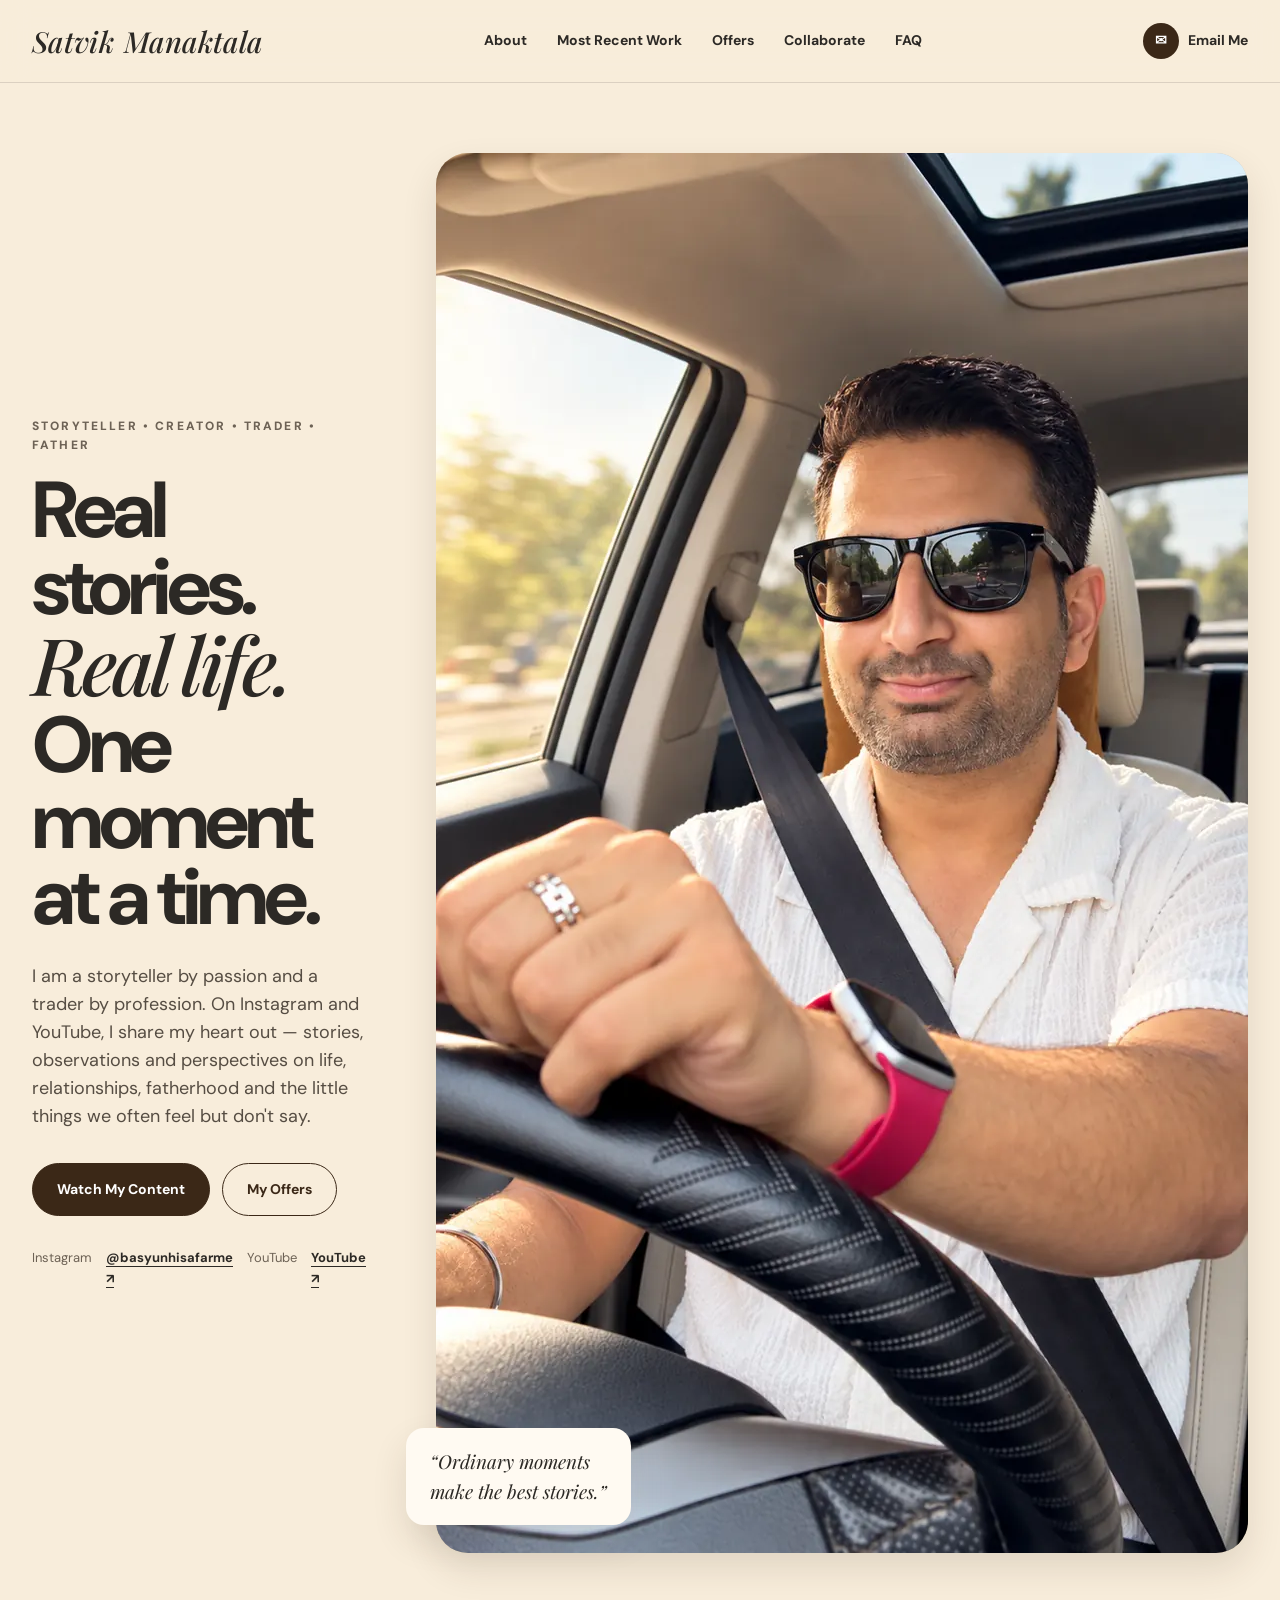
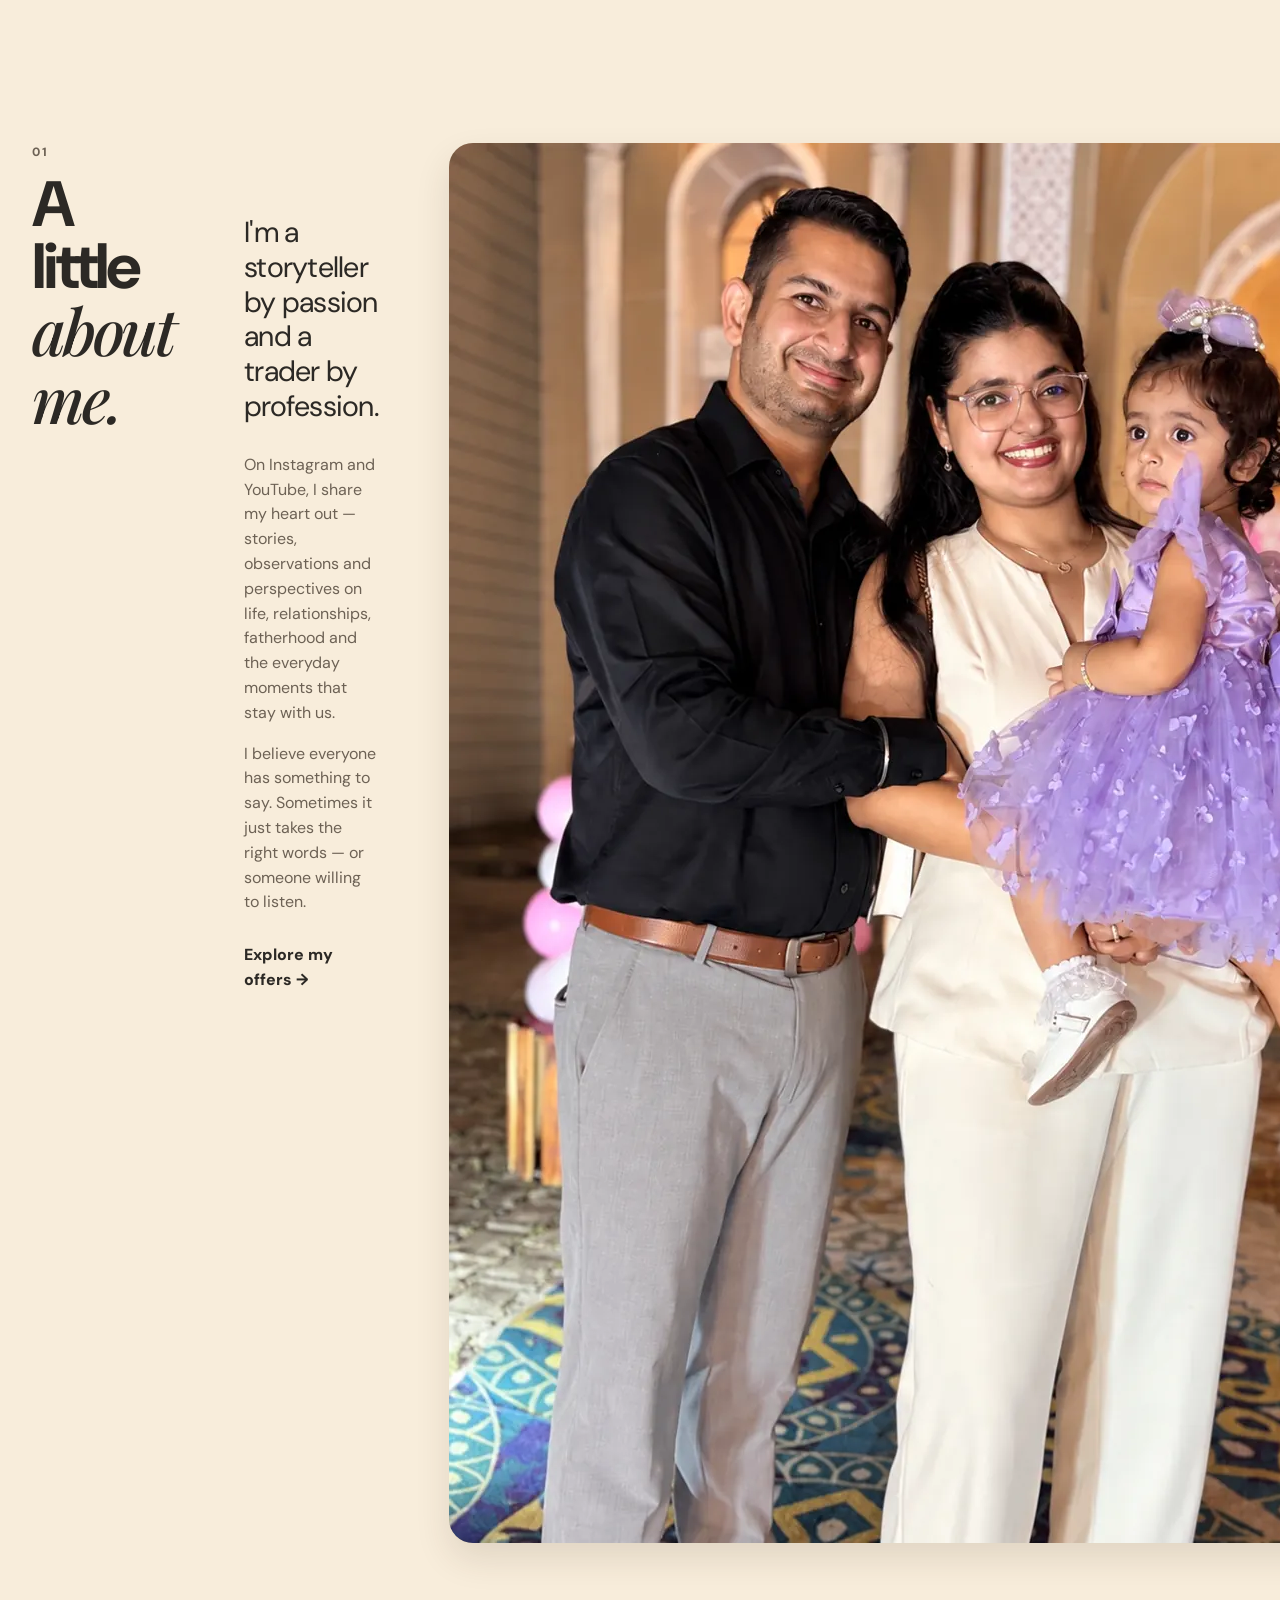
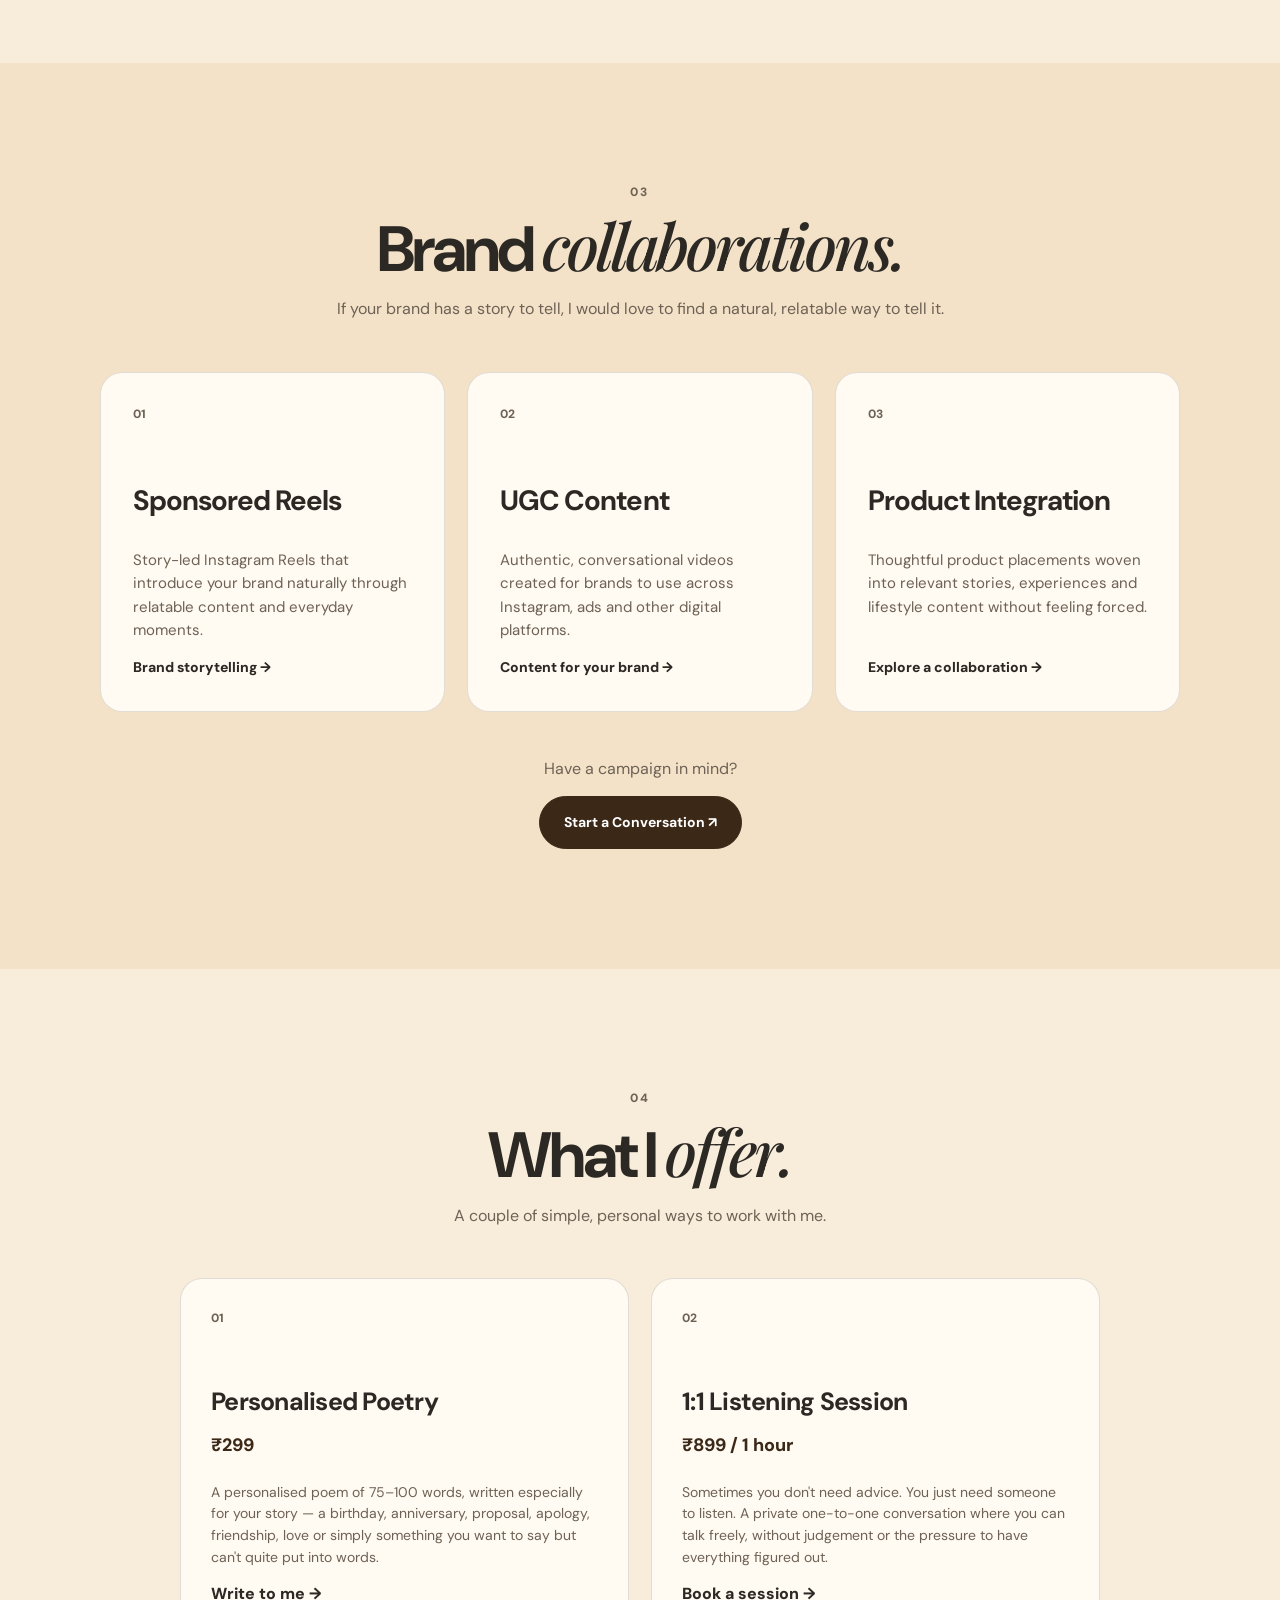
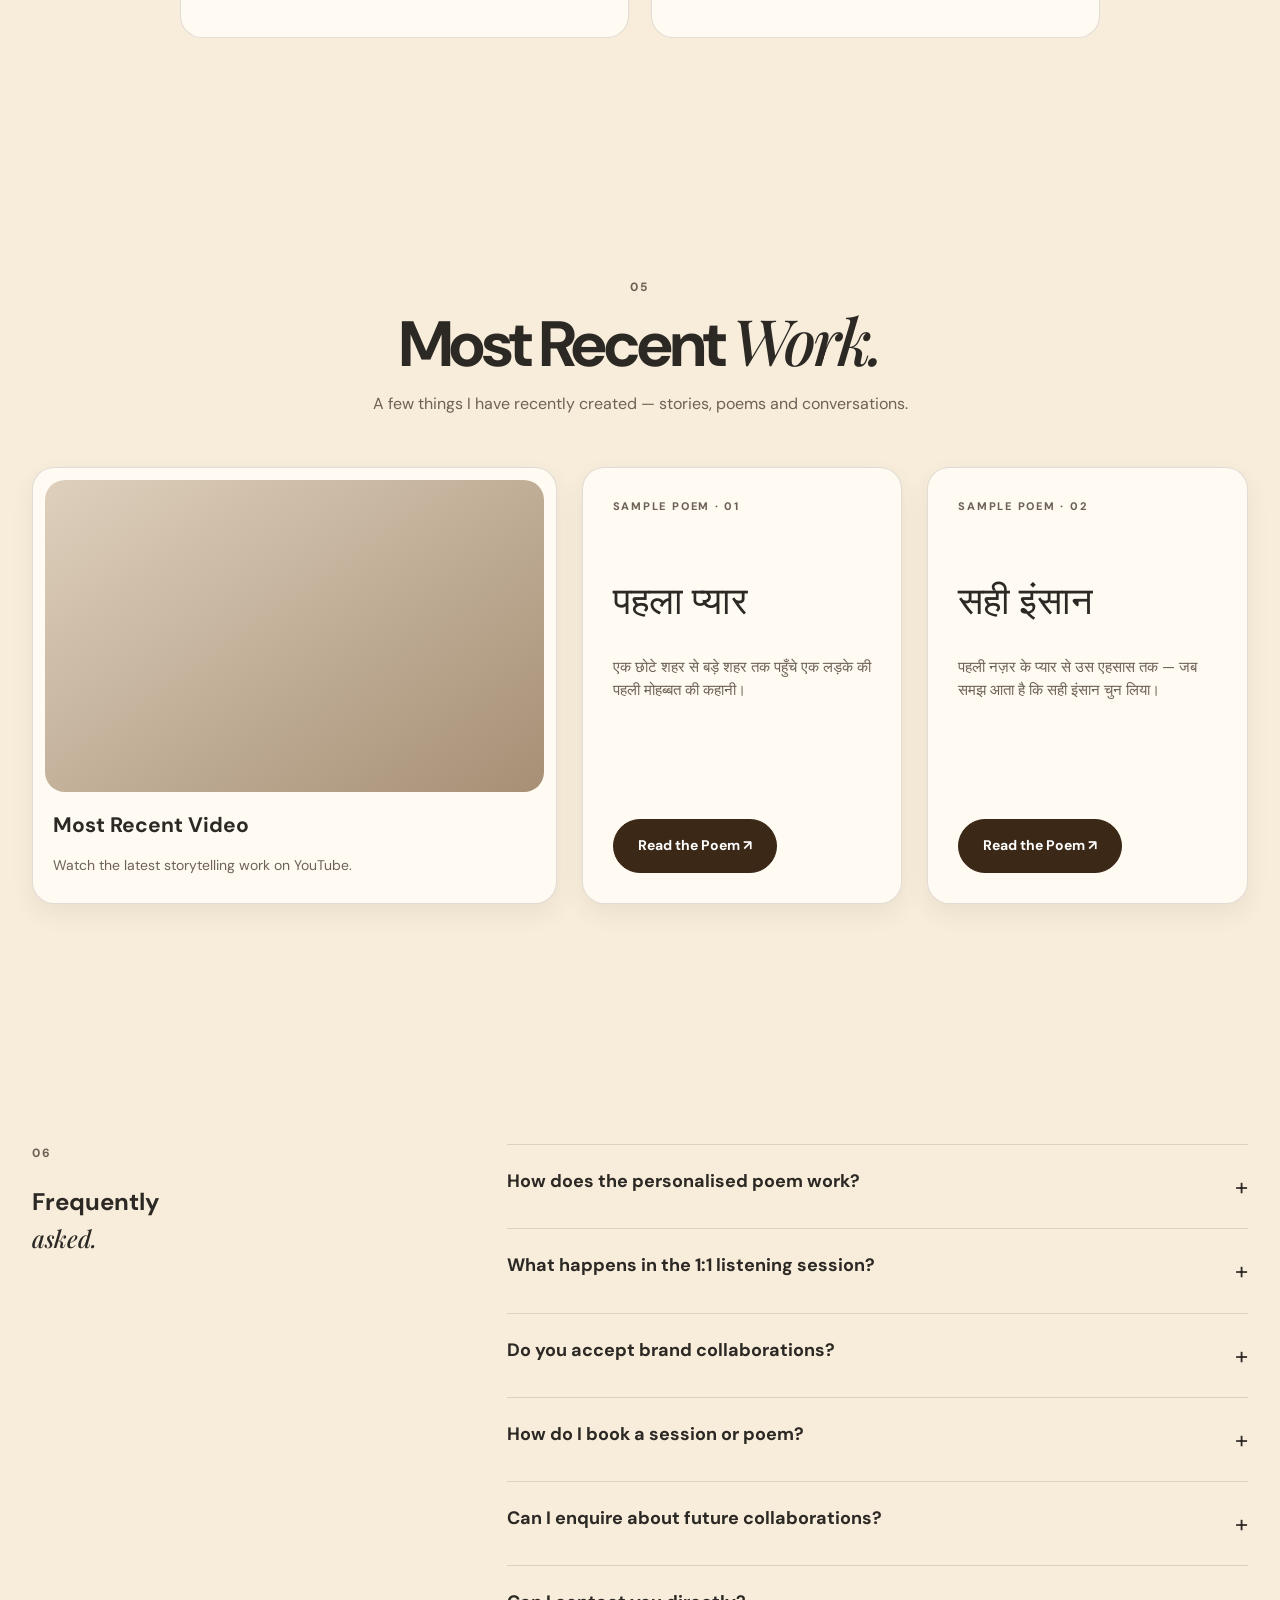
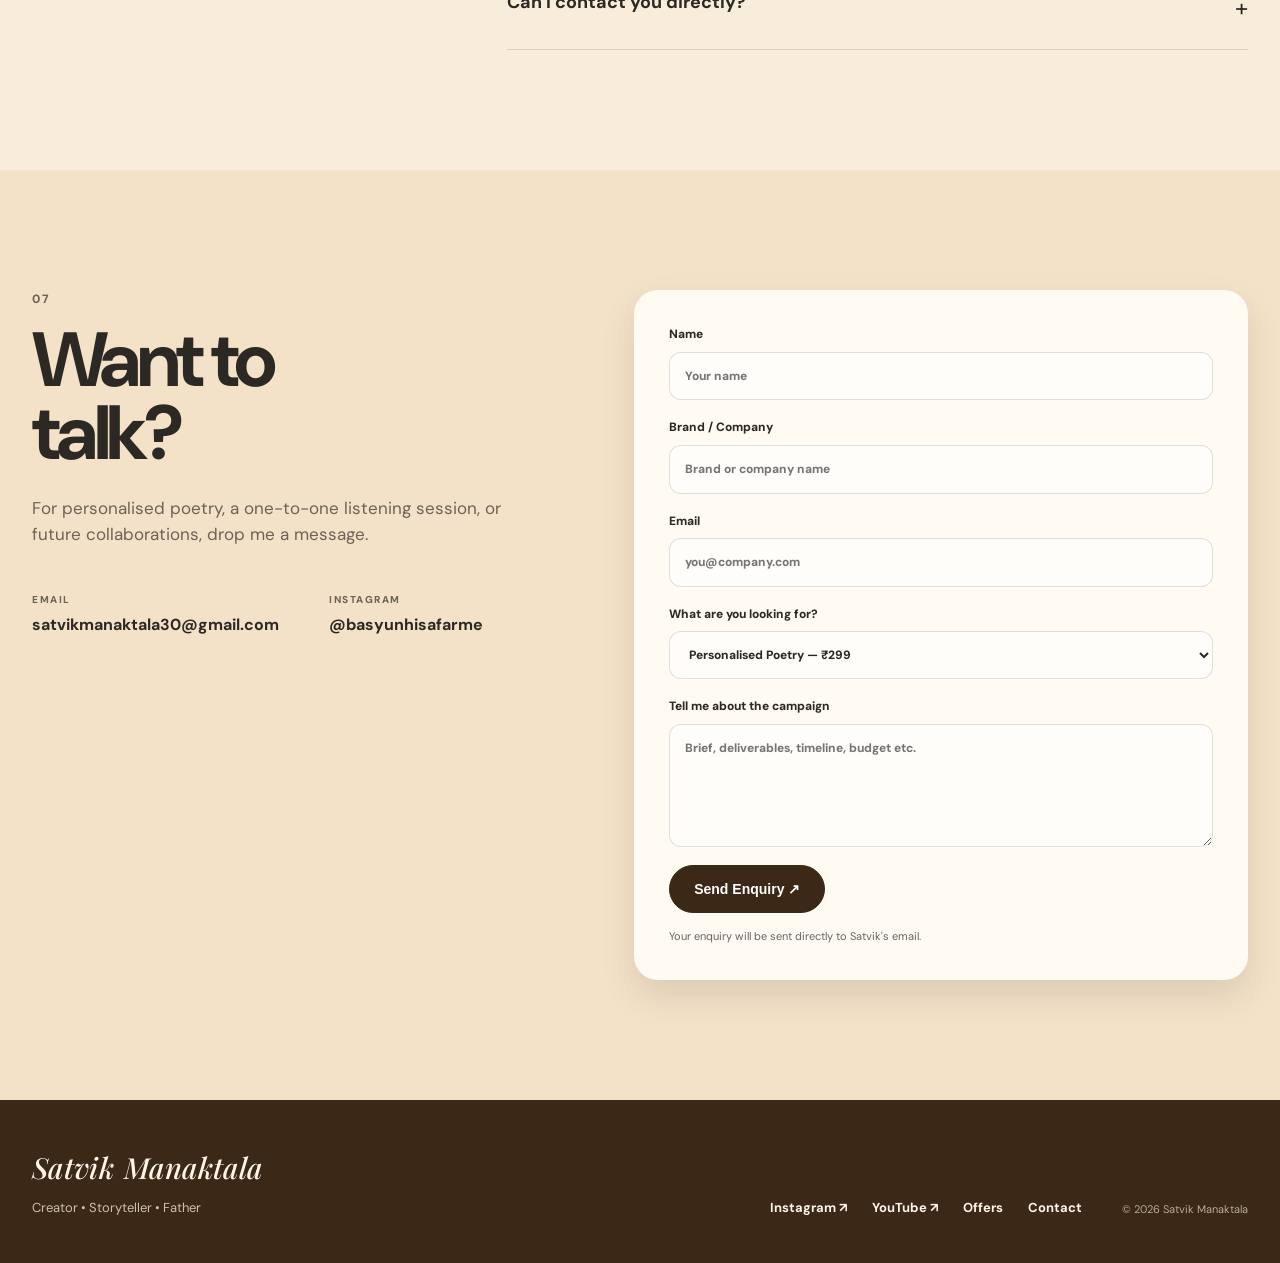
==== index.html @ c225b868 "Add files via upload" ====
<!doctype html>
<html lang="en">
<head>
<meta charset="utf-8">
<meta name="viewport" content="width=device-width,initial-scale=1">
<meta name="description" content="Satvik Manaktala — storyteller, creator and trader. Sharing stories, thoughts and perspectives on life, relationships and everyday moments.">
<title>Satvik Manaktala — Storyteller • Creator • Father</title>
<style>
@import url('https://fonts.googleapis.com/css2?family=DM+Sans:wght@400;500;600;700&family=Playfair+Display:ital,wght@0,500;0,600;1,500;1,600&display=swap');
:root{--cream:#f8eddb;--cream2:#f3e2c8;--ink:#2c2925;--brown:#3b2817;--muted:#6d6255;--white:#fffaf2;--line:rgba(44,41,37,.14);--shadow:0 16px 35px rgba(59,40,23,.12)}
*{box-sizing:border-box}html{scroll-behavior:smooth}body{margin:0;background:var(--cream);color:var(--ink);font-family:'DM Sans',Arial,sans-serif;line-height:1.55}a{text-decoration:none;color:inherit}.container{width:min(1240px,calc(100% - 64px));margin:auto}
.nav-wrap{position:sticky;top:0;z-index:30;background:rgba(248,237,219,.92);backdrop-filter:blur(14px);border-bottom:1px solid var(--line)}.nav{height:82px;display:flex;align-items:center;justify-content:space-between;gap:28px}.logo{font-family:'Playfair Display',serif;font-style:italic;font-size:29px;font-weight:500}.logo span{font-family:'Playfair Display',serif;font-style:italic;font-size:29px;font-weight:500;margin-left:3px}.nav-links{display:flex;gap:30px;font-size:14px;font-weight:700}.nav-links a:hover{opacity:.55}.nav-mail{display:flex;align-items:center;gap:9px;font-size:14px;font-weight:700}.mail-icon{width:36px;height:36px;border-radius:50%;display:grid;place-items:center;background:var(--brown);color:white}.menu{display:none;border:0;background:none;font-size:24px}
.hero{min-height:calc(100vh - 82px);display:grid;grid-template-columns:1fr 1fr;align-items:center;gap:70px;padding:70px 0}.eyebrow,.section-no{font-size:12px;letter-spacing:.18em;font-weight:800;color:var(--muted)}h1{font-size:clamp(54px,6.2vw,88px);line-height:.96;letter-spacing:-.055em;margin:18px 0 28px}h1 em,h2 em{font-family:'Playfair Display',serif;font-weight:500}.lead{max-width:610px;font-size:18px;color:#564d43}.actions{display:flex;gap:12px;flex-wrap:wrap;margin:32px 0}.btn{display:inline-flex;align-items:center;justify-content:center;padding:15px 24px;border-radius:999px;background:var(--brown);border:1px solid var(--brown);color:#fff;font-weight:700;font-size:14px;transition:.2s}.btn:hover{transform:translateY(-2px);box-shadow:var(--shadow)}.btn-light{background:transparent;color:var(--brown)}.btn-light:hover{background:var(--brown);color:#fff}.mini-social{font-size:13px;display:flex;gap:14px}.mini-social span{color:var(--muted)}.mini-social a{text-decoration:underline;text-underline-offset:4px;font-weight:700}
.hero-media{position:relative}.photo{min-height:570px;border-radius:32px;background:linear-gradient(145deg,#ddcdb4,#c4ae91);display:grid;place-items:center;text-align:center;color:#4e4337;box-shadow:var(--shadow);overflow:hidden}.placeholder-label{font-weight:800;letter-spacing:.12em;font-size:13px}.placeholder-sub{display:block;font-size:11px;letter-spacing:0;margin-top:8px}.note{position:absolute;left:-30px;bottom:28px;background:var(--white);padding:19px 24px;border-radius:18px;box-shadow:var(--shadow);font-family:'Playfair Display',serif;font-style:italic;font-size:19px}
.section{padding:120px 0}.about{display:grid;grid-template-columns:.75fr 1.25fr .9fr;gap:70px;align-items:start}.section-title h2,.center h2{font-size:clamp(46px,5vw,72px);line-height:.98;letter-spacing:-.05em;margin:12px 0}.about-copy{padding-top:43px}.large-copy{font-size:29px;line-height:1.2;letter-spacing:-.025em}.about-copy p:not(.large-copy){color:var(--muted);max-width:590px}.text-link{font-weight:800;display:inline-block;margin-top:12px}.about-photo .photo{min-height:430px;border-radius:24px}
.content{background:var(--cream2)}.center{text-align:center;max-width:760px;margin:0 auto 50px}.center p{color:var(--muted)}.reels{display:grid;grid-template-columns:repeat(3,1fr);gap:22px}.reel{background:var(--white);padding:12px;border-radius:21px;box-shadow:0 10px 25px rgba(59,40,23,.07)}.reel-thumb{aspect-ratio:9/13;border-radius:14px;background:linear-gradient(145deg,#302a24,#8b6d4c);display:grid;place-items:center;text-align:center;color:#fff;position:relative;overflow:hidden}.reel-thumb:after{content:'▶';width:55px;height:55px;border-radius:50%;display:grid;place-items:center;background:rgba(255,255,255,.94);color:var(--brown);font-size:17px}.reel-meta{display:flex;justify-content:space-between;gap:12px;padding:15px 8px 7px;font-size:13px}.reel-meta span{color:var(--muted)}.center-action{text-align:center;margin-top:40px}

.brand-section{background:var(--cream2)}.brand-grid{display:grid;grid-template-columns:repeat(3,1fr);gap:22px;max-width:1080px;margin:0 auto}.brand-card{background:var(--white);padding:32px;border:1px solid var(--line);border-radius:22px;min-height:300px;display:flex;flex-direction:column}.brand-card .num{font-size:12px;font-weight:800;color:var(--muted)}.brand-card h3{font-size:28px;letter-spacing:-.035em;margin:55px 0 12px}.brand-card p{font-size:15px;color:var(--muted);max-width:340px}.brand-card span{margin-top:auto;font-weight:800;font-size:14px}.brand-cta{text-align:center;margin-top:45px}.brand-cta p{color:var(--muted);margin-bottom:14px}.brand-cta .btn{display:inline-flex}
.services{padding-bottom:120px}.service-grid{display:grid;grid-template-columns:repeat(2,1fr);gap:22px;max-width:920px;margin:0 auto}.service{background:var(--white);padding:30px;border:1px solid var(--line);border-radius:22px;min-height:305px;display:flex;flex-direction:column}.num{font-size:12px;font-weight:800;color:var(--muted)}.service h3{font-size:25px;letter-spacing:-.03em;margin:55px 0 10px}.price{font-size:18px;font-weight:800;color:var(--brown);margin-bottom:8px}.service p{font-size:14px;color:var(--muted)}.service a{margin-top:auto;font-weight:800}

.featured-grid{display:grid;grid-template-columns:repeat(3,1fr);gap:25px}.video{aspect-ratio:16/10;border-radius:20px;background:linear-gradient(145deg,#ded0bd,#a68f75);display:grid;place-items:center;color:#4b4034}.feature h3{font-size:21px;margin:17px 0 5px}.feature p{color:var(--muted);font-size:14px}
.faq{display:grid;grid-template-columns:.8fr 1.5fr;gap:80px}.faq-list details{border-top:1px solid var(--line);padding:23px 0}.faq-list details:last-child{border-bottom:1px solid var(--line)}summary{cursor:pointer;font-size:18px;font-weight:700;list-style:none;display:flex;justify-content:space-between;gap:20px}summary::-webkit-details-marker{display:none}summary:after{content:'+';font-size:24px;font-weight:400}.faq-list details[open] summary:after{content:'−'}.faq-list details p{color:var(--muted);padding:14px 35px 0 0;margin:0}
.contact{background:var(--cream2)}.contact-inner{display:grid;grid-template-columns:.9fr 1.1fr;gap:100px}.contact h2{font-size:clamp(54px,6vw,84px);line-height:.95;letter-spacing:-.055em;margin:15px 0 25px}.contact-copy>p{color:var(--muted);max-width:500px;font-size:17px}.details{display:flex;gap:50px;flex-wrap:wrap;margin-top:45px}.details small{display:block;font-size:10px;letter-spacing:.15em;font-weight:800;color:var(--muted);margin-bottom:5px}.details a{font-weight:700}.form{background:var(--white);padding:35px;border-radius:24px;box-shadow:var(--shadow)}label{display:block;font-size:12px;font-weight:800;margin-bottom:18px}input,select,textarea{display:block;width:100%;margin-top:8px;border:1px solid var(--line);background:#fffdf9;padding:14px 15px;border-radius:12px;font:inherit;color:var(--ink);outline:none}textarea{resize:vertical}.form-note{font-size:11px;color:var(--muted);margin:15px 0 0}.success{display:none;margin-top:15px;padding:13px 15px;border-radius:12px;background:#eee1cf;font-size:13px}
.footer{background:var(--brown);color:#fff5e9;padding:45px 0}.footer-inner{display:grid;grid-template-columns:1fr auto auto;align-items:end;gap:40px}.footer p{color:#cfc0ad;font-size:13px;margin:8px 0 0}.footer-links{display:flex;gap:25px;font-size:13px;font-weight:700}.copyright{font-size:11px;color:#b9aa98}
.fade{opacity:0;transform:translateY(18px);transition:.7s ease}.fade.show{opacity:1;transform:none}
@media(max-width:950px){.nav-links{display:none}.menu{display:block}.nav-mail{margin-left:auto}.hero,.work-inner,.contact-inner{grid-template-columns:1fr}.hero{padding-top:50px}.hero-media{max-width:700px;width:100%;margin:auto}.about,.faq{grid-template-columns:1fr;gap:30px}.about-copy{padding-top:0}.about-photo{max-width:500px}.reels,.featured-grid,.brand-grid{grid-template-columns:repeat(2,1fr)}.service-grid{grid-template-columns:repeat(2,1fr)}.footer-inner{grid-template-columns:1fr}.footer-links{flex-wrap:wrap}}
@media(max-width:600px){.container{width:calc(100% - 34px)}.nav{height:70px}.nav-mail{display:none}h1{font-size:54px}.section{padding:85px 0}.photo{min-height:430px}.note{left:12px;bottom:15px;font-size:16px}.reels,.featured-grid,.brand-grid,.service-grid{grid-template-columns:1fr}.work-photo{min-height:400px}.contact-inner{gap:50px}.form{padding:22px}.footer-links{gap:15px}}

.recent-grid{display:grid;grid-template-columns:1.35fr .825fr .825fr;gap:25px;align-items:stretch}.recent-work .feature{background:var(--white);border:1px solid var(--line);border-radius:22px;overflow:hidden;box-shadow:0 10px 25px rgba(59,40,23,.07)}.recent-video{padding:12px}.video-link{display:block;padding:0;overflow:hidden}.video-link iframe{display:block;width:100%;aspect-ratio:16/10;border:0}.recent-video h3,.recent-video p{margin-left:8px;margin-right:8px}.poem-card{padding:30px;display:flex;flex-direction:column;min-height:330px}.poem-label{font-size:11px;letter-spacing:.16em;font-weight:800;color:var(--muted)}.poem-card h3{font-family:'Playfair Display',serif;font-size:38px;font-weight:500;margin:55px 0 12px}.poem-card p{color:var(--muted);font-size:15px}.poem-card .btn{margin-top:auto;align-self:flex-start}.recent-work .center{margin-bottom:50px}
@media(max-width:950px){.recent-grid{grid-template-columns:1fr 1fr}.recent-video{grid-column:1/-1}}
@media(max-width:600px){.recent-grid{grid-template-columns:1fr}}

.nav-links.mobile-open{display:flex}
@media(max-width:700px){.nav-links.mobile-open{position:absolute;top:68px;left:0;right:0;background:rgba(248,237,219,.98);border-bottom:1px solid var(--line);padding:18px 20px 22px;display:flex;flex-direction:column;gap:0;box-shadow:0 16px 30px rgba(59,40,23,.08)}.nav-links.mobile-open a{padding:13px 0;font-size:15px;border-bottom:1px solid var(--line)}.nav-links.mobile-open a:last-child{border-bottom:0}}
/* MOBILE POLISH — final responsive pass */
@media (max-width: 700px){
  html,body{width:100%;max-width:100%;overflow-x:hidden}
  body{font-size:16px}
  .container{width:calc(100% - 40px);max-width:none;margin-left:auto;margin-right:auto}
  .nav-wrap{width:100%;}
  .nav{width:calc(100% - 40px);height:68px;gap:14px}
  .logo,.logo span{font-size:23px;white-space:nowrap}
  .menu{display:grid;place-items:center;width:38px;height:38px;padding:0;color:var(--brown);font-size:0}
  .menu::before{content:'☰';font-size:21px;line-height:1}
  .hero{display:flex;flex-direction:column;min-height:auto;gap:34px;padding:58px 0 70px}
  .hero > .fade:first-child{width:100%;max-width:none}
  .eyebrow{font-size:10px;letter-spacing:.14em;white-space:nowrap}
  h1,.hero h1{font-size:47px;line-height:.96;letter-spacing:-.045em;margin:16px 0 24px}
  .lead,.hero .lead{font-size:17px;line-height:1.55;max-width:none}
  .actions{margin:26px 0 22px;gap:10px}
  .btn{padding:13px 19px;font-size:13px}
  .mini-social{display:grid;grid-template-columns:auto 1fr;gap:8px 12px;align-items:center;font-size:12px}
  .hero-media{width:100%;max-width:none;margin:0}
  .hero-photo img{width:100%;height:390px;min-height:390px;object-fit:cover;border-radius:22px;object-position:center 42%}
  .note{display:none}
  .section{padding:82px 0}
  .about{display:flex;flex-direction:column;gap:30px}
  .section-title h2,.center h2{font-size:47px;line-height:.98;margin:10px 0 0}
  .about-copy{padding:0}
  .large-copy,.about-copy .large-copy{font-size:25px;line-height:1.22}
  .about-copy p:not(.large-copy){font-size:15.5px;line-height:1.6}
  .about-photo{max-width:none;width:100%}
  .about-photo-img img{width:100%;height:430px;min-height:430px;border-radius:22px;object-fit:cover;object-position:center top}
  .brand-section{padding:82px 0}
  .center{width:100%;max-width:620px;margin:0 auto 34px;text-align:center}
  .center p{font-size:15px;line-height:1.55;margin-bottom:0}
  .brand-grid,.service-grid,.recent-grid{display:grid;grid-template-columns:1fr;gap:16px;max-width:none}
  .brand-card,.service,.recent-work .feature{border-radius:20px}
  .brand-card{min-height:270px;padding:25px}
  .brand-card h3{font-size:24px;margin:45px 0 12px}
  .brand-card p,.service p,.poem-card p{font-size:14.5px;line-height:1.6}
  .services{padding-top:82px;padding-bottom:90px}
  .service{min-height:0;padding:26px}
  .service h3{font-size:24px;margin:42px 0 8px}
  .price{font-size:17px}
  .recent-work .center{margin-bottom:34px}
  .recent-video{padding:10px}
  .video-link iframe{border-radius:14px}
  .recent-video h3{font-size:20px;margin-top:15px}
  .poem-card{min-height:300px;padding:27px}
  .poem-card h3{font-size:36px;margin:48px 0 12px}
  .faq{display:flex;flex-direction:column;gap:32px}
  .faq-list details{padding:20px 0}
  summary{font-size:16px;line-height:1.4;gap:18px}
  .faq-list details p{font-size:14px;line-height:1.55;padding-right:10px}
  .contact{padding:82px 0}
  .contact-inner{display:flex;flex-direction:column;gap:38px}
  .contact h2{font-size:54px}
  .contact-copy>p{font-size:16px;line-height:1.55}
  .details{display:block;margin-top:30px}
  .details > div{margin-bottom:22px}
  .details a{font-size:14px;overflow-wrap:anywhere}
  .form{padding:22px;border-radius:20px}
  .footer{padding:38px 0}
  .footer-inner{display:flex;flex-direction:column;align-items:flex-start;gap:22px}
  .footer-links{gap:14px;flex-wrap:wrap;font-size:12px}
}
@media (max-width:380px){
  .container,.nav{width:calc(100% - 30px)}
  h1,.hero h1{font-size:42px}
  .section-title h2,.center h2{font-size:42px}
  .hero-photo img{height:350px;min-height:350px}
}

</style>
</head>
<body>
<header class="nav-wrap"><nav class="nav container"><a class="logo" href="#home">Satvik <span>Manaktala</span></a><div class="nav-links"><a href="#about">About</a><a href="#work">Most Recent Work</a><a href="#services">Offers</a><a href="#collaborate">Collaborate</a><a href="#faq">FAQ</a></div><a class="nav-mail" href="mailto:satvikmanaktala30@gmail.com"><span class="mail-icon">✉</span>Email Me</a><button class="menu" aria-label="Open menu" aria-expanded="false">☰</button></nav></header>
<main>
<section id="home" class="hero container"><div class="fade"><div class="eyebrow">STORYTELLER • CREATOR • TRADER • FATHER</div><h1>Real stories.<br><em>Real life.</em><br>One moment at a time.</h1><p class="lead">I am a storyteller by passion and a trader by profession. On Instagram and YouTube, I share my heart out — stories, observations and perspectives on life, relationships, fatherhood and the little things we often feel but don't say.</p><div class="actions"><a class="btn" href="#work">Watch My Content</a><a class="btn btn-light" href="#services">My Offers</a></div><div class="mini-social"><span>Instagram</span><a href="https://www.instagram.com/basyunhisafarme/" target="_blank">@basyunhisafarme ↗</a><span>YouTube</span><a href="https://www.youtube.com/@Basyunhisafarme" target="_blank" rel="noopener">YouTube ↗</a></div></div><div class="hero-media fade"><div class="photo hero-photo"><img src="assets/hero-car.webp" alt="Satvik Manaktala driving" loading="eager"></div><div class="note">“Ordinary moments<br>make the best stories.”</div></div></section>
<section id="about" class="section container about"><div class="section-title fade"><div class="section-no">01</div><h2>A little<br><em>about me.</em></h2></div><div class="about-copy fade"><p class="large-copy">I'm a storyteller by passion and a trader by profession.</p><p>On Instagram and YouTube, I share my heart out — stories, observations and perspectives on life, relationships, fatherhood and the everyday moments that stay with us.</p><p>I believe everyone has something to say. Sometimes it just takes the right words — or someone willing to listen.</p><a class="text-link" href="#services">Explore my offers →</a></div><div class="about-photo fade"><div class="photo about-photo-img"><img src="assets/about-family.webp" alt="Satvik with his family" loading="lazy"></div></div></section>

<section id="collaborate" class="section brand-section"><div class="container"><div class="center fade"><div class="section-no">03</div><h2>Brand <em>collaborations.</em></h2><p>If your brand has a story to tell, I would love to find a natural, relatable way to tell it.</p></div><div class="brand-grid"><article class="brand-card fade"><div class="num">01</div><h3>Sponsored Reels</h3><p>Story-led Instagram Reels that introduce your brand naturally through relatable content and everyday moments.</p><span>Brand storytelling →</span></article><article class="brand-card fade"><div class="num">02</div><h3>UGC Content</h3><p>Authentic, conversational videos created for brands to use across Instagram, ads and other digital platforms.</p><span>Content for your brand →</span></article><article class="brand-card fade"><div class="num">03</div><h3>Product Integration</h3><p>Thoughtful product placements woven into relevant stories, experiences and lifestyle content without feeling forced.</p><span>Explore a collaboration →</span></article></div><div class="brand-cta fade"><p>Have a campaign in mind?</p><a class="btn" href="#contact">Start a Conversation ↗</a></div></div></section>
<section id="services" class="section services container"><div class="center fade"><div class="section-no">04</div><h2>What I <em>offer.</em></h2><p>A couple of simple, personal ways to work with me.</p></div><div class="service-grid"><article class="service fade"><div class="num">01</div><h3>Personalised Poetry</h3><div class="price">₹299</div><p>A personalised poem of 75–100 words, written especially for your story — a birthday, anniversary, proposal, apology, friendship, love or simply something you want to say but can't quite put into words.</p><a href="#contact">Write to me →</a></article><article class="service fade"><div class="num">02</div><h3>1:1 Listening Session</h3><div class="price">₹899 / 1 hour</div><p>Sometimes you don't need advice. You just need someone to listen. A private one-to-one conversation where you can talk freely, without judgement or the pressure to have everything figured out.</p><a href="#contact">Book a session →</a></article></div></section>

<section id="work" class="section container recent-work"><div class="center fade"><div class="section-no">05</div><h2>Most Recent <em>Work.</em></h2><p>A few things I have recently created — stories, poems and conversations.</p></div><div class="recent-grid"><article class="feature recent-video fade"><a class="video video-link" href="https://youtu.be/DcKfDYh8Utc?si=D1EvRQSP8yBlrCzh" target="_blank" rel="noopener"><iframe src="https://www.youtube.com/embed/DcKfDYh8Utc" title="Satvik Manaktala — Most Recent Work" frameborder="0" allow="accelerometer; autoplay; clipboard-write; encrypted-media; gyroscope; picture-in-picture; web-share" allowfullscreen></iframe></a><h3>Most Recent Video</h3><p>Watch the latest storytelling work on YouTube.</p></article><article class="feature poem-card fade"><div class="poem-label">SAMPLE POEM · 01</div><h3>पहला प्यार</h3><p>एक छोटे शहर से बड़े शहर तक पहुँचे एक लड़के की पहली मोहब्बत की कहानी।</p><a class="btn" href="poems/pehla-pyar.html" target="_blank" rel="noopener">Read the Poem ↗</a></article><article class="feature poem-card fade"><div class="poem-label">SAMPLE POEM · 02</div><h3>सही इंसान</h3><p>पहली नज़र के प्यार से उस एहसास तक — जब समझ आता है कि सही इंसान चुन लिया।</p><a class="btn" href="poems/sahi-insaan.html" target="_blank" rel="noopener">Read the Poem ↗</a></article></div></section>
<section id="faq" class="section container faq"><div class="fade"><div class="section-no">06</div><h2>Frequently<br><em>asked.</em></h2></div><div class="faq-list fade"><details><summary>How does the personalised poem work?</summary><p>Share the occasion and the story, names or feelings you want included. I will write a personalised 75–100 word poem for ₹299.</p></details><details><summary>What happens in the 1:1 listening session?</summary><p>It is a private one-hour conversation. Sometimes you do not need advice — you simply want someone to hear you. You can talk openly and I will listen.</p></details><details><summary>Do you accept brand collaborations?</summary><p>Yes. Brand collaborations can be discussed based on the brief and fit.</p></details><details><summary>How do I book a session or poem?</summary><p>Use the enquiry form below, choose the service you want, and share the details. I will get back to you on email.</p></details><details><summary>Can I enquire about future collaborations?</summary><p>Yes. You can use the same contact form for brand or creator collaborations.</p></details><details><summary>Can I contact you directly?</summary><p>Yes. You can email me at satvikmanaktala30@gmail.com or use the enquiry form.</p></details></div></section>
<section id="contact" class="section contact"><div class="container contact-inner"><div class="contact-copy fade"><div class="section-no">07</div><h2>Want to<br>talk?</h2><p>For personalised poetry, a one-to-one listening session, or future collaborations, drop me a message.</p><div class="details"><div><small>EMAIL</small><a href="mailto:satvikmanaktala30@gmail.com">satvikmanaktala30@gmail.com</a></div><div><small>INSTAGRAM</small><a href="https://www.instagram.com/basyunhisafarme/" target="_blank">@basyunhisafarme</a></div></div></div><form class="form fade" action="https://formsubmit.co/satvikmanaktala30@gmail.com" method="POST"><input type="hidden" name="_subject" value="New Website Enquiry — Satvik Manaktala"><input type="hidden" name="_captcha" value="true"><input type="hidden" name="_template" value="table"><input type="hidden" name="_next" value="https://satvik-manaktala.vercel.app/thank-you.html"><label>Name<input name="name" required placeholder="Your name"></label><label>Brand / Company<input name="brand" placeholder="Brand or company name"></label><label>Email<input type="email" name="email" required placeholder="you@company.com"></label><label>What are you looking for?<select name="service"><option>Personalised Poetry — ₹299</option><option>1:1 Listening Session — ₹899 / 1 hour</option><option>Brand Collaboration</option><option>Other</option></select></label><label>Tell me about the campaign<textarea name="message" rows="5" placeholder="Brief, deliverables, timeline, budget etc."></textarea></label><button class="btn" type="submit">Send Enquiry ↗</button><p class="form-note">Your enquiry will be sent directly to Satvik's email.</p></form></div></section>
</main>
<footer class="footer"><div class="container footer-inner"><div><a class="logo" href="#home">Satvik <span>Manaktala</span></a><p>Creator • Storyteller • Father</p></div><div class="footer-links"><a href="https://www.instagram.com/basyunhisafarme/" target="_blank">Instagram ↗</a><a href="https://www.youtube.com/@Basyunhisafarme" target="_blank" rel="noopener">YouTube ↗</a><a href="#services">Offers</a><a href="#contact">Contact</a></div><div class="copyright">© 2026 Satvik Manaktala</div></div></footer>
<script>
const obs=new IntersectionObserver(es=>es.forEach(e=>{if(e.isIntersecting)e.target.classList.add('show')}),{threshold:.08});document.querySelectorAll('.fade').forEach(x=>obs.observe(x));
const menu=document.querySelector('.menu'); const navLinks=document.querySelector('.nav-links'); if(menu&&navLinks){menu.addEventListener('click',()=>{const open=navLinks.classList.toggle('mobile-open');menu.setAttribute('aria-expanded',open?'true':'false');});navLinks.querySelectorAll('a').forEach(a=>a.addEventListener('click',()=>{navLinks.classList.remove('mobile-open');menu.setAttribute('aria-expanded','false')}));}
function sendMail(e){e.preventDefault();const f=new FormData(e.target);const email='satvikmanaktala30@gmail.com';const subject=encodeURIComponent('Brand Collaboration Enquiry — '+(f.get('brand')||f.get('name')));const body=encodeURIComponent('Name: '+f.get('name')+'\nBrand / Company: '+f.get('brand')+'\nEmail: '+f.get('email')+'\nService: '+f.get('service')+'\n\nCampaign details:\n'+f.get('message'));window.location.href='mailto:'+email+'?subject='+subject+'&body='+body;document.getElementById('success').style.display='block'}

</script>
</body>
</html>
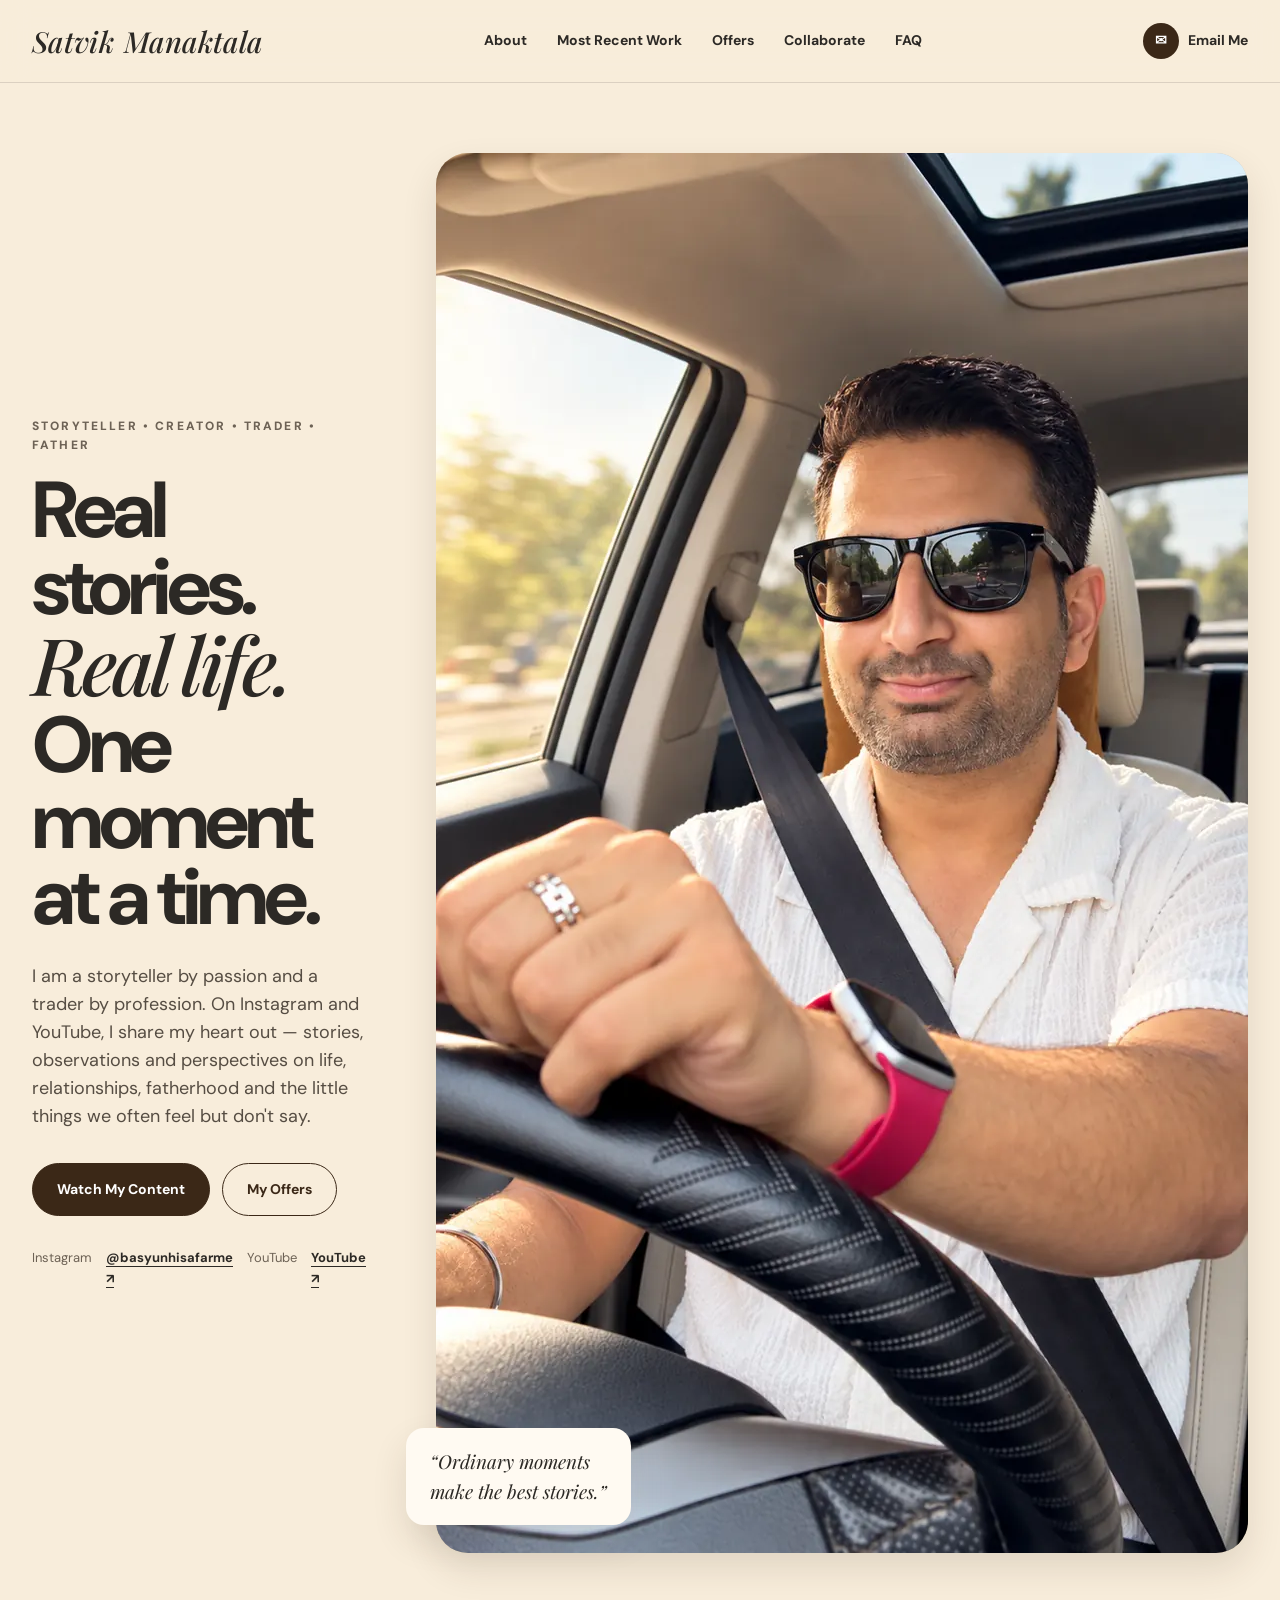
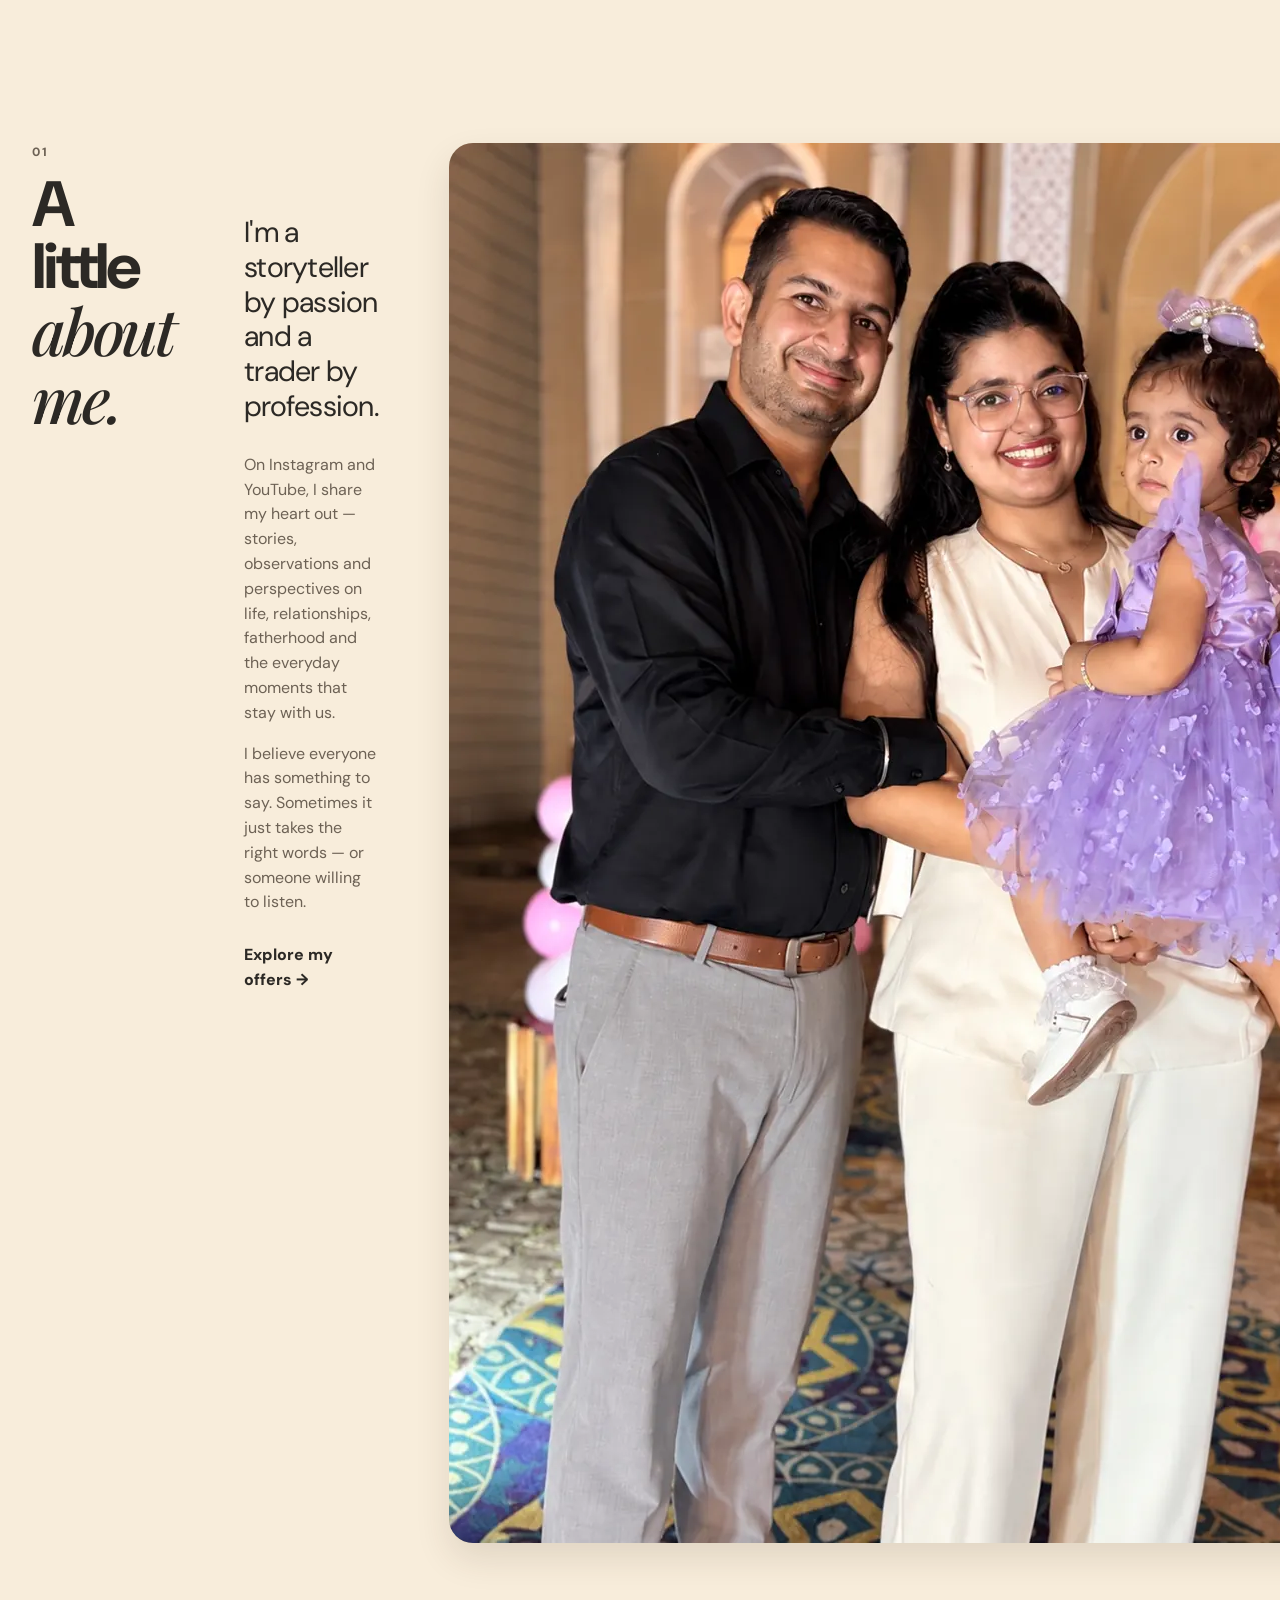
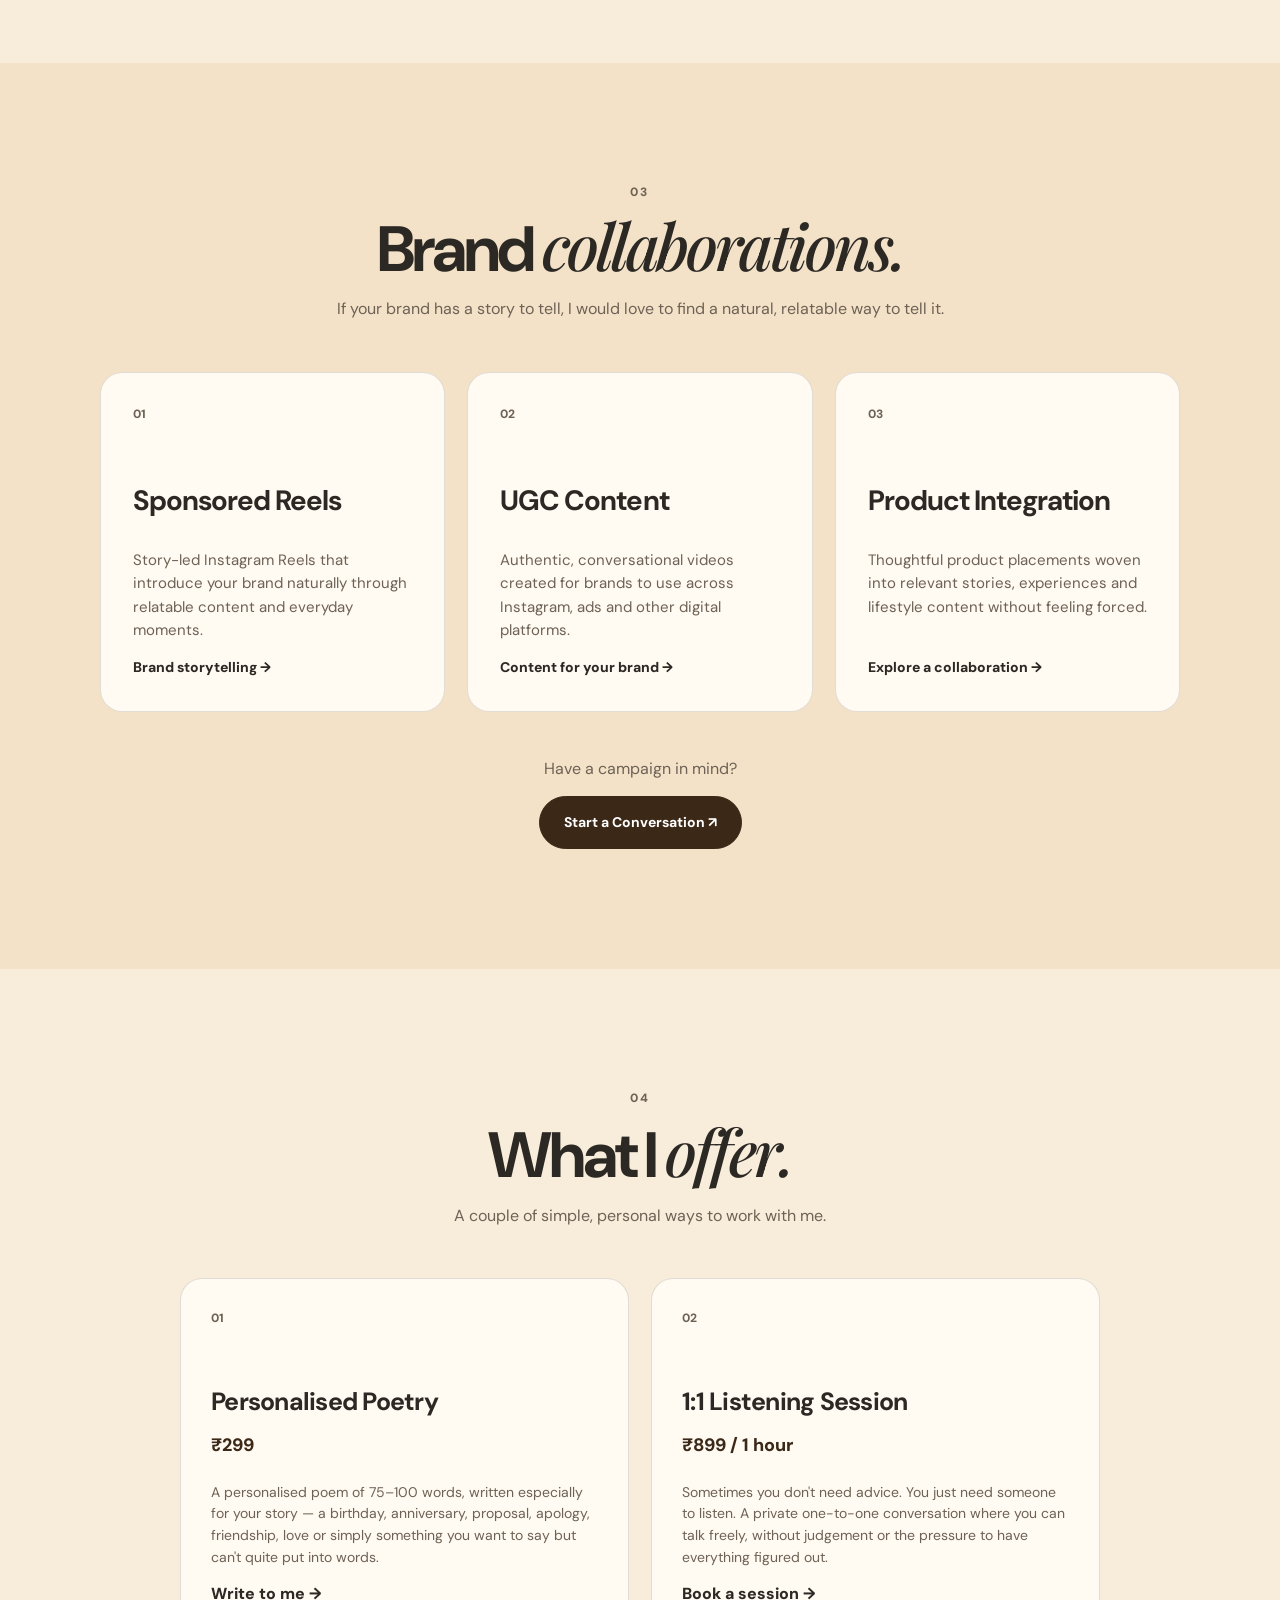
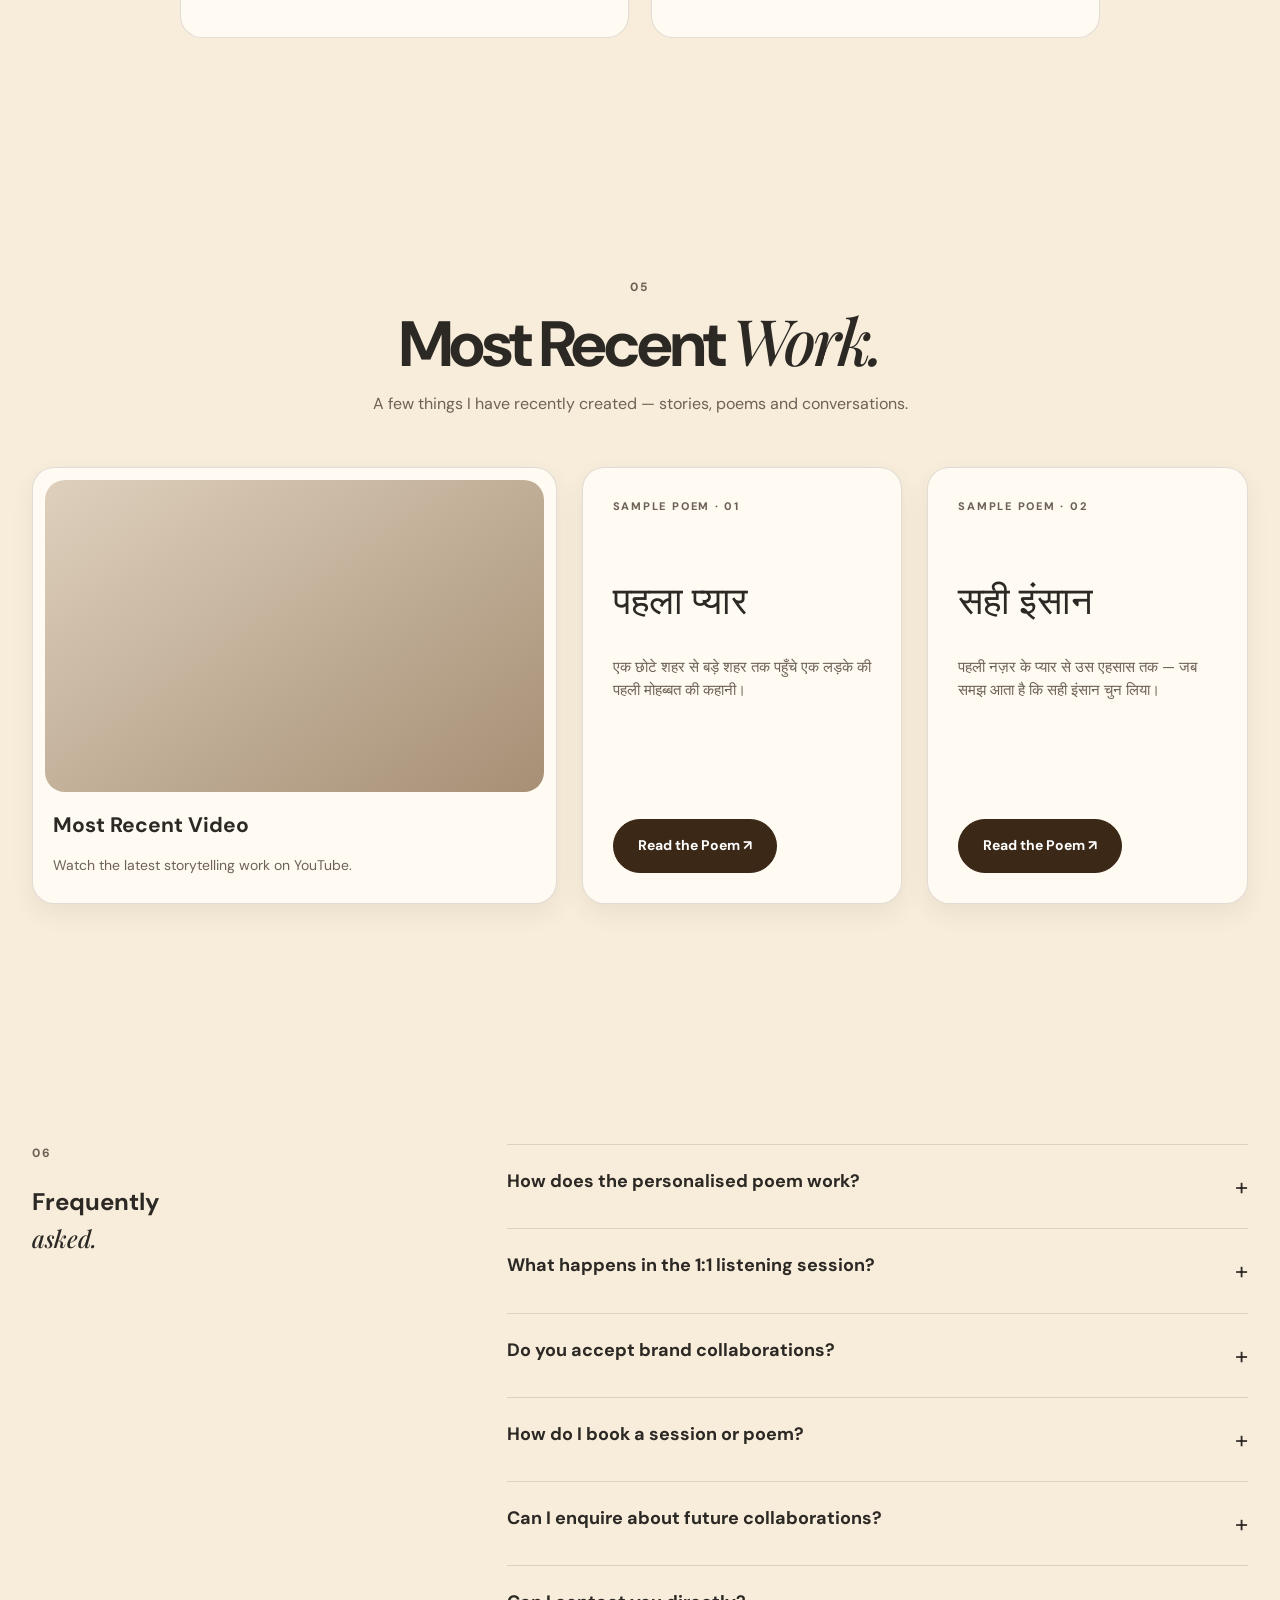
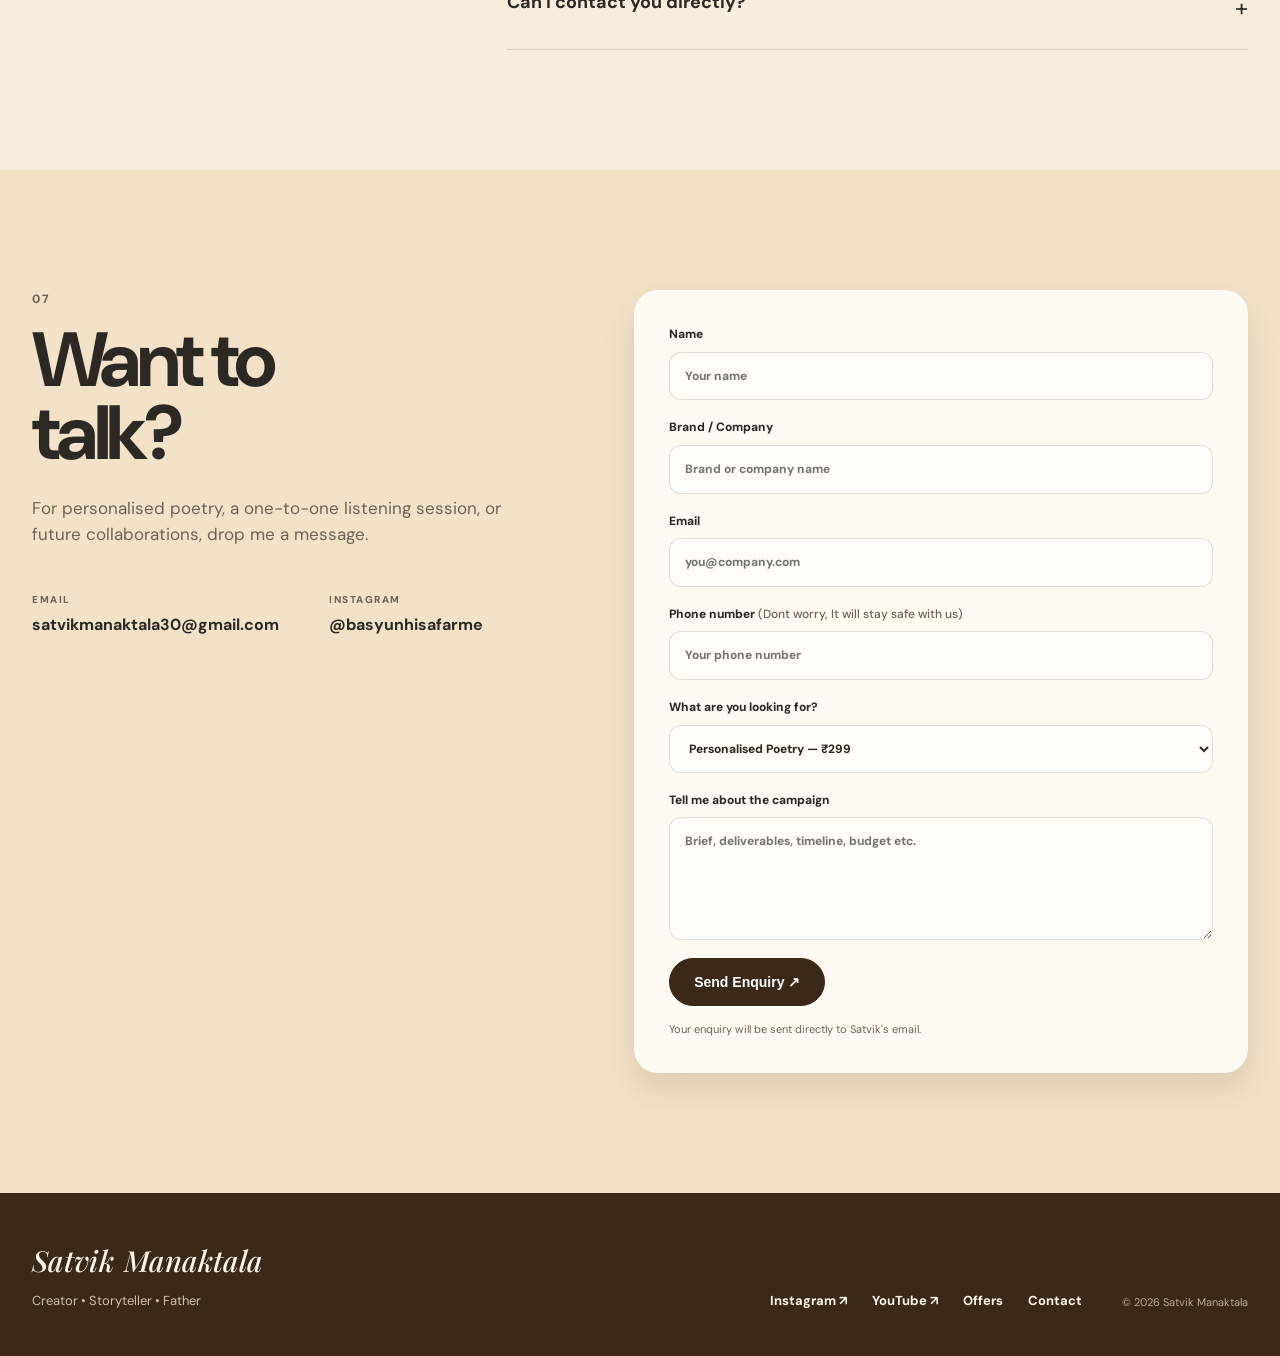
==== commit c8a3c9f0: "Add files via upload" ====
--- a/index.html
+++ b/index.html
@@ -115,7 +115,7 @@
 
 <section id="work" class="section container recent-work"><div class="center fade"><div class="section-no">05</div><h2>Most Recent <em>Work.</em></h2><p>A few things I have recently created — stories, poems and conversations.</p></div><div class="recent-grid"><article class="feature recent-video fade"><a class="video video-link" href="https://youtu.be/DcKfDYh8Utc?si=D1EvRQSP8yBlrCzh" target="_blank" rel="noopener"><iframe src="https://www.youtube.com/embed/DcKfDYh8Utc" title="Satvik Manaktala — Most Recent Work" frameborder="0" allow="accelerometer; autoplay; clipboard-write; encrypted-media; gyroscope; picture-in-picture; web-share" allowfullscreen></iframe></a><h3>Most Recent Video</h3><p>Watch the latest storytelling work on YouTube.</p></article><article class="feature poem-card fade"><div class="poem-label">SAMPLE POEM · 01</div><h3>पहला प्यार</h3><p>एक छोटे शहर से बड़े शहर तक पहुँचे एक लड़के की पहली मोहब्बत की कहानी।</p><a class="btn" href="poems/pehla-pyar.html" target="_blank" rel="noopener">Read the Poem ↗</a></article><article class="feature poem-card fade"><div class="poem-label">SAMPLE POEM · 02</div><h3>सही इंसान</h3><p>पहली नज़र के प्यार से उस एहसास तक — जब समझ आता है कि सही इंसान चुन लिया।</p><a class="btn" href="poems/sahi-insaan.html" target="_blank" rel="noopener">Read the Poem ↗</a></article></div></section>
 <section id="faq" class="section container faq"><div class="fade"><div class="section-no">06</div><h2>Frequently<br><em>asked.</em></h2></div><div class="faq-list fade"><details><summary>How does the personalised poem work?</summary><p>Share the occasion and the story, names or feelings you want included. I will write a personalised 75–100 word poem for ₹299.</p></details><details><summary>What happens in the 1:1 listening session?</summary><p>It is a private one-hour conversation. Sometimes you do not need advice — you simply want someone to hear you. You can talk openly and I will listen.</p></details><details><summary>Do you accept brand collaborations?</summary><p>Yes. Brand collaborations can be discussed based on the brief and fit.</p></details><details><summary>How do I book a session or poem?</summary><p>Use the enquiry form below, choose the service you want, and share the details. I will get back to you on email.</p></details><details><summary>Can I enquire about future collaborations?</summary><p>Yes. You can use the same contact form for brand or creator collaborations.</p></details><details><summary>Can I contact you directly?</summary><p>Yes. You can email me at satvikmanaktala30@gmail.com or use the enquiry form.</p></details></div></section>
-<section id="contact" class="section contact"><div class="container contact-inner"><div class="contact-copy fade"><div class="section-no">07</div><h2>Want to<br>talk?</h2><p>For personalised poetry, a one-to-one listening session, or future collaborations, drop me a message.</p><div class="details"><div><small>EMAIL</small><a href="mailto:satvikmanaktala30@gmail.com">satvikmanaktala30@gmail.com</a></div><div><small>INSTAGRAM</small><a href="https://www.instagram.com/basyunhisafarme/" target="_blank">@basyunhisafarme</a></div></div></div><form class="form fade" action="https://formsubmit.co/satvikmanaktala30@gmail.com" method="POST"><input type="hidden" name="_subject" value="New Website Enquiry — Satvik Manaktala"><input type="hidden" name="_captcha" value="true"><input type="hidden" name="_template" value="table"><input type="hidden" name="_next" value="https://satvik-manaktala.vercel.app/thank-you.html"><label>Name<input name="name" required placeholder="Your name"></label><label>Brand / Company<input name="brand" placeholder="Brand or company name"></label><label>Email<input type="email" name="email" required placeholder="you@company.com"></label><label>What are you looking for?<select name="service"><option>Personalised Poetry — ₹299</option><option>1:1 Listening Session — ₹899 / 1 hour</option><option>Brand Collaboration</option><option>Other</option></select></label><label>Tell me about the campaign<textarea name="message" rows="5" placeholder="Brief, deliverables, timeline, budget etc."></textarea></label><button class="btn" type="submit">Send Enquiry ↗</button><p class="form-note">Your enquiry will be sent directly to Satvik's email.</p></form></div></section>
+<section id="contact" class="section contact"><div class="container contact-inner"><div class="contact-copy fade"><div class="section-no">07</div><h2>Want to<br>talk?</h2><p>For personalised poetry, a one-to-one listening session, or future collaborations, drop me a message.</p><div class="details"><div><small>EMAIL</small><a href="mailto:satvikmanaktala30@gmail.com">satvikmanaktala30@gmail.com</a></div><div><small>INSTAGRAM</small><a href="https://www.instagram.com/basyunhisafarme/" target="_blank">@basyunhisafarme</a></div></div></div><form class="form fade" action="https://formsubmit.co/satvikmanaktala30@gmail.com" method="POST"><input type="hidden" name="_subject" value="New Website Enquiry — Satvik Manaktala"><input type="hidden" name="_captcha" value="true"><input type="hidden" name="_template" value="table"><input type="hidden" name="_next" value="https://satvik-manaktala.vercel.app/thank-you.html"><label>Name<input name="name" required placeholder="Your name"></label><label>Brand / Company<input name="brand" placeholder="Brand or company name"></label><label>Email<input type="email" name="email" required placeholder="you@company.com"></label><label>Phone number <span style="font-weight:500;color:var(--muted)">(Dont worry, It will stay safe with us)</span><input type="tel" name="phone" required inputmode="tel" autocomplete="tel" placeholder="Your phone number"></label><label>What are you looking for?<select name="service"><option>Personalised Poetry — ₹299</option><option>1:1 Listening Session — ₹899 / 1 hour</option><option>Brand Collaboration</option><option>Other</option></select></label><label>Tell me about the campaign<textarea name="message" rows="5" placeholder="Brief, deliverables, timeline, budget etc."></textarea></label><button class="btn" type="submit">Send Enquiry ↗</button><p class="form-note">Your enquiry will be sent directly to Satvik's email.</p></form></div></section>
 </main>
 <footer class="footer"><div class="container footer-inner"><div><a class="logo" href="#home">Satvik <span>Manaktala</span></a><p>Creator • Storyteller • Father</p></div><div class="footer-links"><a href="https://www.instagram.com/basyunhisafarme/" target="_blank">Instagram ↗</a><a href="https://www.youtube.com/@Basyunhisafarme" target="_blank" rel="noopener">YouTube ↗</a><a href="#services">Offers</a><a href="#contact">Contact</a></div><div class="copyright">© 2026 Satvik Manaktala</div></div></footer>
 <script>
